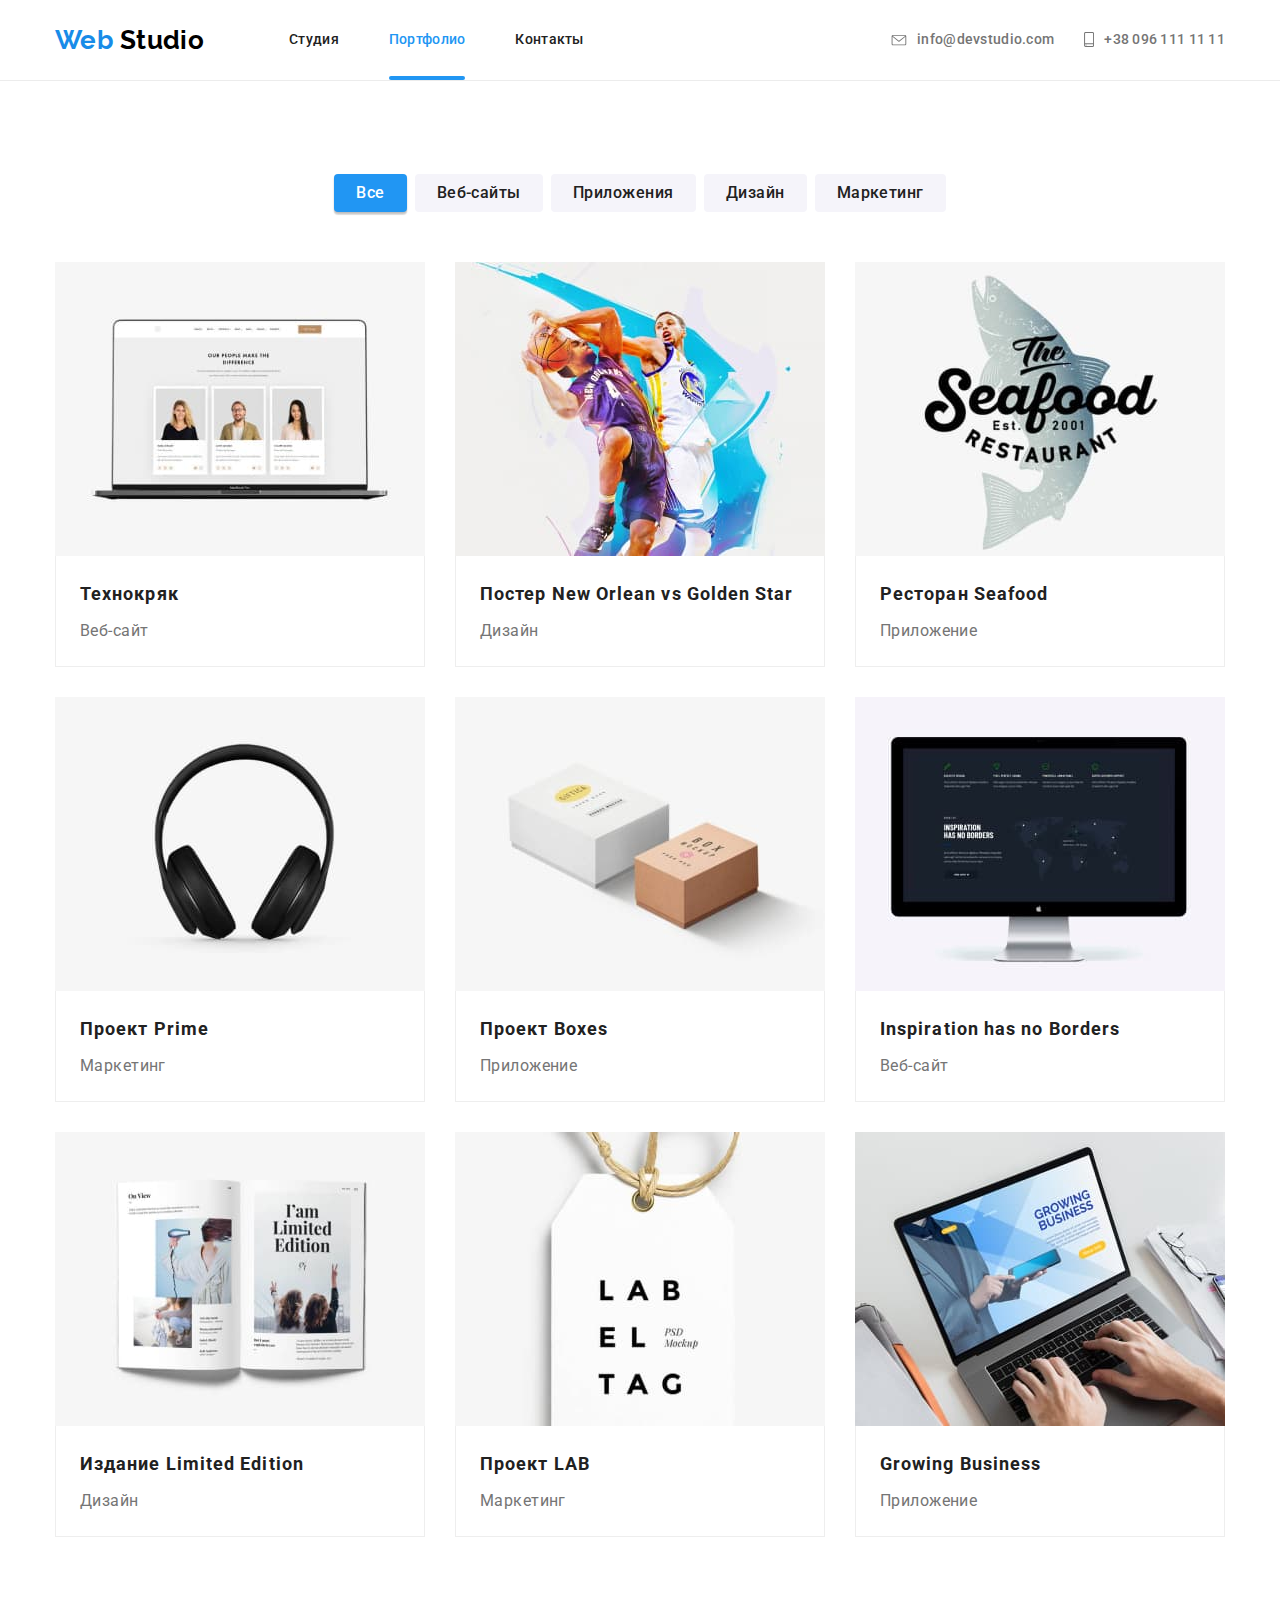
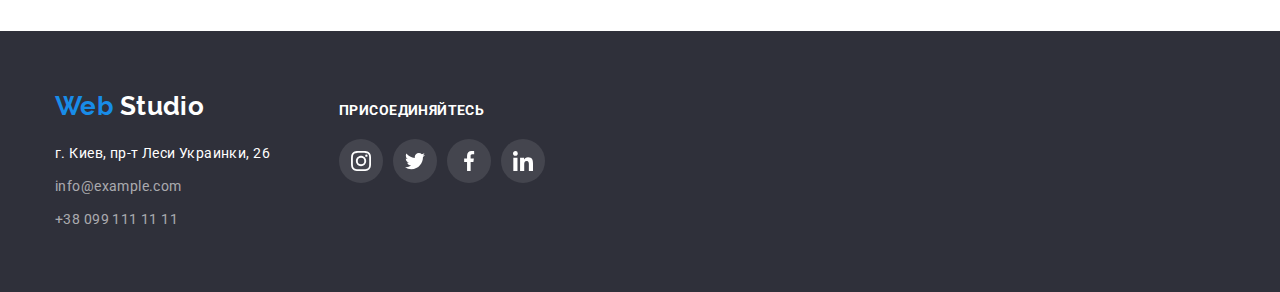
==== portfolio.html @ 2d2f0e83 "Добавлены данные с дз№5" ====
<!DOCTYPE html>
<html lang="ru">
  <head>
    <meta charset="UTF-8" />
    <meta name="viewport" content="width=device-width, initial-scale=1.0" />
    <title>Портфолио</title>
    <link
      rel="stylesheet"
      href="https://cdnjs.cloudflare.com/ajax/libs/animate.css/4.0.0/animate.min.css"
    />
    <link
      href="https://fonts.googleapis.com/css2?family=Roboto:wght@400;500;700;900&display=swap"
      rel="stylesheet"
    />
    <link
      rel="stylesheet"
      href="https://cdnjs.cloudflare.com/ajax/libs/modern-normalize/0.7.0/modern-normalize.min.css"
    />
    <link rel="stylesheet" href="./css/styles.css" />
  </head>
  <body>
    <!-- Шапка сайта -->
    <header class="header">
      <div class="container">
        <nav class="nav">
          <a class="logo link animate__pulse" href="./index.html" lang="en"
            ><span class="logo-web">Web</span>
            <span class="black-studio">Studio</span></a
          >
          <ul class="nav-list list">
            <li class="item">
              <a class="nav-link link" href="./index.html">Студия</a>
            </li>
            <li class="item">
              <a class="nav-link current link" href="./portfolio.html"
                >Портфолио</a
              >
            </li>
            <li>
              <a class="nav-link link" href="">Контакты</a>
            </li>
          </ul>
        </nav>
        <address class="address contakt">
          <ul class="contakt-list list">
            <li class="item">
              <a class="contakt-link link" href="mailto:info@devstudio.com"
                ><svg class="icon-mail">
                  <use href="./images/sprite.svg#icon-mail"></use>
                </svg>
                info@devstudio.com</a
              >
            </li>
            <li class="item">
              <a class="contakt-link link" href="tel:+380961111111">
                <svg class="icon-phone">
                  <use href="./images/sprite.svg#icon-phone"></use>
                </svg>
                +38 096 111 11 11</a
              >
            </li>
          </ul>
        </address>
      </div>
    </header>
    <!-- Оснавная часть -->
    <main>
      <section class="main-portfolio">
        <div class="container">
          <!-- Заголовок h1 скрываем с помощью класса  .visualy-hidden -->
          <h1 class="visually-hidden">Портфолио</h1>
          <div class="filter">
            <ul class="list">
              <li class="filter-item">
                <button class="filter-button current button-all" type="button">
                  Все
                </button>
              </li>
              <li class="filter-item">
                <button class="filter-button button-web" type="button">
                  Веб-сайты
                </button>
              </li>
              <li class="filter-item">
                <button class="filter-button button-app" type="button">
                  Приложения
                </button>
              </li>
              <li class="filter-item">
                <button class="filter-button button-design" type="button">
                  Дизайн
                </button>
              </li>
              <li class="filter-item">
                <button class="filter-button button-marketing" type="button">
                  Маркетинг
                </button>
              </li>
            </ul>
          </div>
          <div class="portfolio">
            <ul class="list">
              <li class="portfolio-item">
                <a class="portfolio-link link" href="">
                  <div class="portfolio-thumb">
                    <img
                      src="./images/portfolio/project-1.jpg"
                      alt="интернет сайт"
                      width="370"
                      height="294"
                    />
                    <p class="portfolio-about">
                      Технокряк это современная площадка распространения
                      коронавируса. Компании используют эту платформу для
                      цифрового шпионажа и атак на защищённые сервера
                      конкурентов.
                    </p>
                  </div>

                  <div class="portfolio-card">
                    <h2 class="portfolio-name">Технокряк</h2>
                    <p class="portfolio-web">Веб-сайт</p>
                  </div>
                </a>
              </li>
              <li class="portfolio-item">
                <a class="portfolio-link link" href="">
                  <div class="portfolio-thumb">
                    <img
                      src="./images/portfolio/project-2.jpg"
                      alt="постер с двумя баскетболистами"
                      width="370"
                      height="294"
                    />
                    <p class="portfolio-about">
                      Технокряк это современная площадка распространения
                      коронавируса. Компании используют эту платформу для
                      цифрового шпионажа и атак на защищённые сервера
                      конкурентов.
                    </p>
                  </div>

                  <div class="portfolio-card">
                    <h2 class="portfolio-name">
                      Постер <span lang="en">New Orlean vs Golden Star</span>
                    </h2>
                    <p class="portfolio-design">Дизайн</p>
                  </div>
                </a>
              </li>
              <li class="portfolio-item">
                <a class="portfolio-link link" href="">
                  <div class="portfolio-thumb">
                    <img
                      src="./images/portfolio/project-3.jpg"
                      alt="эмблема ресторана сифуд"
                      width="370"
                      height="294"
                    />
                    <p class="portfolio-about">
                      Технокряк это современная площадка распространения
                      коронавируса. Компании используют эту платформу для
                      цифрового шпионажа и атак на защищённые сервера
                      конкурентов.
                    </p>
                  </div>
                  <div class="portfolio-card">
                    <h2 class="portfolio-name">
                      Ресторан <span lang="en">Seafood</span>
                    </h2>
                    <p class="portfolio-app">Приложение</p>
                  </div>
                </a>
              </li>
              <li class="portfolio-item">
                <a class="portfolio-link link" href="">
                  <div class="portfolio-thumb">
                    <img
                      src="./images/portfolio/project-4.jpg"
                      alt="наушники"
                      width="370"
                      height="294"
                    />
                    <p class="portfolio-about">
                      Технокряк это современная площадка распространения
                      коронавируса. Компании используют эту платформу для
                      цифрового шпионажа и атак на защищённые сервера
                      конкурентов.
                    </p>
                  </div>
                  <div class="portfolio-card">
                    <h2 class="portfolio-name">
                      Проект <span lang="en">Prime</span>
                    </h2>
                    <p class="portfolio-marketing">Маркетинг</p>
                  </div>
                </a>
              </li>
              <li class="portfolio-item">
                <a class="portfolio-link link" href=""
                  ><div class="portfolio-thumb">
                    <img
                      src="./images/portfolio/project-5.jpg"
                      alt="два разных коробка"
                      width="370"
                      height="294"
                    />
                    <p class="portfolio-about">
                      Технокряк это современная площадка распространения
                      коронавируса. Компании используют эту платформу для
                      цифрового шпионажа и атак на защищённые сервера
                      конкурентов.
                    </p>
                  </div>
                  <div class="portfolio-card">
                    <h2 class="portfolio-name">
                      Проект <span lang="en">Boxes</span>
                    </h2>
                    <p class="portfolio-app">Приложение</p>
                  </div>
                </a>
              </li>
              <li class="portfolio-item">
                <a class="portfolio-link link" href=""
                  ><div class="portfolio-thumb">
                    <img
                      src="./images/portfolio/project-6.jpg"
                      alt="монитор с открытой интернет страницей"
                      width="370"
                      height="294"
                    />
                    <p class="portfolio-about">
                      Технокряк это современная площадка распространения
                      коронавируса. Компании используют эту платформу для
                      цифрового шпионажа и атак на защищённые сервера
                      конкурентов.
                    </p>
                  </div>
                  <div class="portfolio-card">
                    <h2 lang="en" class="portfolio-name">
                      Inspiration has no Borders
                    </h2>
                    <p class="portfolio-web">Веб-сайт</p>
                  </div>
                </a>
              </li>
              <li class="portfolio-item">
                <a class="portfolio-link link" href="">
                  <div class="portfolio-thumb">
                    <img
                      src="./images/portfolio/project-7.jpg"
                      alt="открытый журнал"
                      width="370"
                      height="294"
                    />
                    <p class="portfolio-about">
                      Технокряк это современная площадка распространения
                      коронавируса. Компании используют эту платформу для
                      цифрового шпионажа и атак на защищённые сервера
                      конкурентов.
                    </p>
                  </div>
                  <div class="portfolio-card">
                    <h2 class="portfolio-name">
                      Издание <span lang="en">Limited Edition</span>
                    </h2>
                    <p class="portfolio-design">Дизайн</p>
                  </div>
                </a>
              </li>
              <li class="portfolio-item">
                <a class="portfolio-link link" href="">
                  <div class="portfolio-thumb">
                    <img
                      src="./images/portfolio/project-8.jpg"
                      alt="фирменная бирка"
                      width="370"
                      height="294"
                    />
                    <p class="portfolio-about">
                      Технокряк это современная площадка распространения
                      коронавируса. Компании используют эту платформу для
                      цифрового шпионажа и атак на защищённые сервера
                      конкурентов.
                    </p>
                  </div>
                  <div class="portfolio-card">
                    <h2 class="portfolio-name">
                      Проект <span lang="en">LAB</span>
                    </h2>
                    <p class="portfolio-marketing">Маркетинг</p>
                  </div>
                </a>
              </li>
              <li class="portfolio-item">
                <a class="portfolio-link link" href="">
                  <div class="portfolio-thumb">
                    <img
                      src="./images/portfolio/project-9.jpg"
                      alt="пользователь просматривает веб-страницу на ноутбуке"
                      width="370"
                      height="294"
                    />
                    <p class="portfolio-about">
                      Технокряк это современная площадка распространения
                      коронавируса. Компании используют эту платформу для
                      цифрового шпионажа и атак на защищённые сервера
                      конкурентов.
                    </p>
                  </div>
                  <div class="portfolio-card">
                    <h2 lang="en" class="portfolio-name">Growing Business</h2>
                    <p class="portfolio-app">Приложение</p>
                  </div>
                </a>
              </li>
            </ul>
          </div>
        </div>
      </section>
    </main>
    <!-- Подвал сайта -->
    <footer class="footer">
      <div class="container">
        <div class="footer-box">
          <a class="logo link" href="./index.html" lang="en"
            ><span class="logo-web">Web</span>
            <span class="white-studio">Studio</span></a
          >
          <address class="address footer-address">
            <a
              class="address-link accent-link link"
              href="https://goo.gl/maps/9TEdyr7UyNeiwYUK7"
              target="_blank"
              >г. Киев, пр-т Леси Украинки, 26</a
            ><br />
            <a
              class="address-mail accent-link link"
              href="mailto:info@example.com"
              >info@example.com</a
            ><br />
            <a class="address-tel accent-link link" href="tel:+380991111111"
              >+38 099 111 11 11</a
            >
          </address>
        </div>

        <div class="footer-box">
          <b class="footer-join">присоединяйтесь</b>
          <ul class="footer-social-list list">
            <li class="footer-social-item">
              <a href="" target="_blank" aria-label="иконка инстаграма"
                ><svg class="icon">
                  <use href="./images/sprite.svg#icon-instagram"></use>
                </svg>
              </a>
            </li>
            <li class="footer-social-item">
              <a href="" target="_blank" aria-label="иконка твитера"
                ><svg class="icon">
                  <use href="./images/sprite.svg#icon-twitter"></use>
                </svg>
              </a>
            </li>
            <li class="footer-social-item">
              <a href="" target="_blank" aria-label="иконка фейсбука">
                <svg class="icon">
                  <use href="./images/sprite.svg#icon-facebook"></use>
                </svg>
              </a>
            </li>
            <li class="footer-social-item">
              <a href="" target="_blank" aria-label="иконка ликедина"
                ><svg class="icon">
                  <use href="./images/sprite.svg#icon-linkedin"></use>
                </svg>
              </a>
            </li>
          </ul>
        </div>
      </div>
    </footer>
  </body>
</html>
---- css/styles.css ----
/* Подключение локального шрифта Raleway-700 - latin */
@font-face {
  font-family: 'Raleway';
  font-style: normal;
  font-weight: 700;
  font-display: swap; /* Добавляем вручную свойство для отображения шрифта до загрузки */
  src: local('Raleway Bold'), local('Raleway-Bold'),
    url('../fonts/raleway-v16-latin-700.woff2') format('woff2'),
    /* Chrome 26+, Opera 23+, Firefox 39+ */
      url('../fonts/raleway-v16-latin-700.woff') format('woff'); /* Chrome 6+, Firefox 3.6+, IE 9+, Safari 5.1+ */
}
/* Подключение Аннимации на Логотип,если не поключен линк на анимацию */
/* @keyframes pulse {
  from {
    -webkit-transform: scale3d(1, 1, 1);
    transform: scale3d(1, 1, 1);
  }

  50% {
    -webkit-transform: scale3d(1.05, 1.05, 1.05);
    transform: scale3d(1.05, 1.05, 1.05);
  }

  to {
    -webkit-transform: scale3d(1, 1, 1);
    transform: scale3d(1, 1, 1);
  }
} */
:root {
  --main-font: 'Roboto', sans-serif;
  --font-logo: 'Raleway', sans-serif;
  --main-title-color: #212121;
  --main-write-color: #ffffff;
  --main-background-color: #ffffff;
  --text-color: #757575;
  --hover-color: #2196f3;
  --background-color: #f5f4fa;
  --icon-color: #afb1b8;
  --transition-duration-250ms: 250ms; /* Сделано для проверки применения свойства путем увеличения,например до 2500ms */
  --cubic-bezier: cubic-bezier(0.4, 0, 0.2, 1);
}

body {
  font-family: var(--main-font);
  font-size: 14px;
  font-weight: 400;
  letter-spacing: 0.03em;
  color: var(--main-title-color);

  background-color: var(--main-background-color);
}
/*                                    Общие сбросы свойств */
/* Убираем точки и отступы в списках */
.list {
  padding: 0;
  margin: 0;
  list-style: none;
}
/* Убираем подчеркивание в ссылках */
.link {
  text-decoration: none;
}
/* Убираем наклонность текста */
.address {
  font-style: normal;
}
/* Убираем эффект 2рх  и оптимизируем фото */
img {
  display: block;
  max-width: 100%;
  height: auto;
}
/* Скрываем визуально текст */
.visually-hidden {
  position: absolute;
  width: 1px;
  height: 1px;
  margin: -1px;
  border: 0;
  padding: 0;

  white-space: nowrap;
  clip-path: inset(100%);
  clip: rect(0 0 0 0);
  overflow: hidden;
}
/*                                   Наш div.container */
.container {
  margin-left: auto;
  margin-right: auto;
  width: 1200px;
  padding-left: 15px;
  padding-right: 15px;
  /* Линия и фон для проверки */
  /* outline: 1px solid red; */
  /* background-color: yellowgreen; */
}
/*                                        Шапка сайта  */

/* Логотип */
.logo {
  font-family: var(--font-logo);
  font-weight: 700;
  font-size: 26px;
  line-height: 1.19;
}
.logo-web {
  color: #188ce8;
}
.black-studio {
  color: #000000;
}
/* Анимация Логотипа */
.animate__pulse {
  /* Необходимо задать время,и через линк, и через @keyframes */
  animation-duration: 1000ms;
  /* Подключение Аннимации на Логотип,если не поключен линк на анимацию */
  /* -webkit-animation-name: pulse;
  animation-name: pulse;
  -webkit-animation-timing-function: ease-in-out;
  animation-timing-function: ease-in-out; */
}
/* Текст */
.nav-link {
  display: block;
  padding-top: 32px;
  padding-bottom: 32px;

  font-weight: 500;
  line-height: 1.14;
  letter-spacing: 0.02em;
  color: var(--main-title-color);

  transition: color var(--transition-duration-250ms) var(--cubic-bezier);
}
/* Accent эффект */
.nav-link:hover,
.nav-link:focus,
.contakt-link:hover,
.contakt-link:focus {
  color: var(--hover-color);
}
/* "Эффект присутствия на странице */
.nav-link.current {
  color: var(--hover-color);
}
.nav-link.current::after {
  position: absolute;
  width: 100%;
  bottom: 0;

  content: '';
  height: 4px;
  border-radius: 2px;
  background-color: var(--hover-color);
  display: block;
}
.nav-list .item {
  position: relative;
}
.contakt-link {
  font-weight: 500;
  line-height: 1.14;
  letter-spacing: 0.02em;
  color: var(--text-color);

  transition: color var(--transition-duration-250ms) var(--cubic-bezier);
}
.header > .container {
  display: flex;
  justify-content: space-between;
  align-items: center;
}
.nav {
  display: flex;
  align-items: center;
}
.nav-list {
  display: flex;
  margin-left: 85px;
}
.contakt-list {
  display: flex;
  align-items: center;
}
.contakt-list .link {
  display: flex;
}

.nav-list .item:not(:last-child) {
  margin-right: 50px;
}
.contakt-list .item:not(:last-child) {
  margin-right: 30px;
}
.icon-mail {
  width: 16px;
  height: 11px;
  margin-top: 1px;
}
.icon-phone {
  width: 10px;
  height: 15px;
}
.icon-mail,
.icon-phone {
  align-self: center;
  margin-right: 10px;
  fill: var(--text-color);

  transition: fill var(--transition-duration-250ms) var(--cubic-bezier);
}
.contakt-link:hover .icon-mail,
.contakt-link:focus .icon-mail,
.contakt-link:hover .icon-phone,
.contakt-link:focus .icon-phone {
  fill: var(--hover-color);
}
.header {
  border-bottom: 1px solid #ececec;
}

/*                                         Студия */

/* Hero */
.hero {
  max-width: 1600px;
  height: 600px;
  margin-left: auto;
  margin-right: auto;
  padding-top: 200px;

  text-align: center;
  /* Зададим фон,чтобы было видно текст в случае медленной загрузки фонового изображения */
  background-color: var(--text-color);
  background-image: linear-gradient(
      rgba(47, 48, 58, 0.8),
      rgba(47, 48, 58, 0.8)
    ),
    url('../images/hero/hero.jpg');
  background-repeat: no-repeat;
  background-position: center;
  background-size: cover;
}
.hero-title {
  margin-top: 0;
  margin-bottom: 30px;

  font-weight: 900;
  font-size: 44px;
  line-height: 1.36;
  text-align: center;
  letter-spacing: 0.06em;
  text-transform: uppercase;

  color: var(--main-write-color);
}
.hero-button {
  display: inline-block;
  min-width: 200px;

  padding-top: 10px;
  padding-right: 32px;
  padding-bottom: 10px;
  padding-left: 32px;

  border-radius: 4px;
  box-shadow: 0px 4px 4px rgba(0, 0, 0, 0.15);

  font-weight: 700;
  font-size: 16px;
  line-height: 1.88;
  letter-spacing: 0.06em;

  background-color: var(--hover-color);
  color: var(--main-write-color);

  transition: background-color var(--transition-duration-250ms)
    var(--cubic-bezier);
}
.hero-button:hover,
.hero-button:focus {
  background-color: #2196f3;
}

/* Секция О нас */
.about {
  padding-top: 94px;
  padding-bottom: 47px;
}
.about-list {
  display: flex;
  /*  Можно также использовать. вместо то что ниже*/
  /* justify-content: space-between; */
}
.about-item {
  width: 270px;
}
.about-item:not(:last-child) {
  margin-right: 30px;
}
.about-name {
  margin-top: 0;
  margin-bottom: 10px;

  line-height: 1.14;
  text-transform: uppercase;
}
.about-description {
  margin: 0;

  line-height: 1.71;
  color: var(--text-color);
}

.about-bg {
  display: flex;
  padding-top: 25px;
  padding-bottom: 25px;
  padding-right: 100px;
  padding-left: 100px;
  margin-bottom: 30px;
  background-color: var(--background-color);
  border-radius: 4px;
}
.about-icon {
  width: 70px;
  height: 70px;
}

/*              Чем занимаемся секция */
.offer {
  padding-top: 47px;
  padding-bottom: 94px;
}

.offer-title {
  margin-top: 0;
  margin-bottom: 50;

  font-size: 36px;
  line-height: 1.17;
  text-align: center;
}
.offer-item {
  position: relative;
}
.offer-name {
  position: absolute;
  width: 370px;
  bottom: 0;
  left: 0;

  margin: 0;
  padding-top: 27px;
  padding-bottom: 27px;

  font-weight: 700;
  line-height: 1.14;
  text-align: center;
  text-transform: uppercase;

  background-color: rgba(47, 48, 58, 0.8);
  color: var(--main-write-color);
}
.offer-list {
  display: flex;
}
.offer-item:not(:last-child) {
  margin-right: 30px;
}
/* Секция Наша команда */

.team {
  padding-top: 94px;
  padding-bottom: 94px;
  background-color: var(--background-color);
}
.team-list {
  display: flex;
}

.team-item:not(:last-child) {
  margin-right: 30px;
}
.team-title {
  margin-top: 0;
  margin-bottom: 50px;

  font-size: 36px;
  line-height: 1.17;
  text-align: center;
}

.team-name {
  margin-top: 0;
  margin-bottom: 10px;

  font-weight: 500;
  font-size: 16px;
  line-height: 1.19;
  text-align: center;
}
.team-position {
  margin-top: 0;
  margin-bottom: 16px;

  font-size: 16px;
  line-height: 1.19;
  text-align: center;

  color: var(--text-color);
}
.name-social-list {
  display: flex;
  justify-content: space-between;
}
.team-item {
  display: block;
  width: 270px;

  border-bottom-right-radius: 4px;
  border-bottom-left-radius: 4px;
  box-shadow: 0px 2px 1px rgba(0, 0, 0, 0.2), 0px 1px 1px rgba(0, 0, 0, 0.14),
    0px 1px 3px rgba(0, 0, 0, 0.12);

  background-color: var(--main-background-color);
}
.team-card {
  padding-top: 30px;
  padding-bottom: 24px;
  padding-left: 32px;
  padding-right: 32px;
}

.name-social-item > a {
  display: flex;
  width: 44px;
  height: 44px;
  justify-content: center;
  align-items: center;
  border-radius: 50%;

  transition: background-color var(--transition-duration-250ms)
    var(--cubic-bezier);
}
.name-social-item .icon {
  width: 20px;
  height: 20px;
  fill: var(--icon-color);

  transition: fill var(--transition-duration-250ms) var(--cubic-bezier);
}

.name-social-item > a:hover {
  background-color: var(--hover-color);
}
.name-social-item > a:hover .icon {
  fill: var(--main-write-color);
}
/* Секция Постоянные клиенты */
.customers {
  padding-top: 94px;
  padding-bottom: 94px;
}
.customers-title {
  margin-top: 0;
  margin-bottom: 50px;

  font-size: 36px;
  line-height: 1.17;
  text-align: center;
}
.customers-list {
  display: flex;
  justify-content: space-between;
}
.customers-item > a {
  display: flex;
  justify-content: center;
  align-items: center;

  width: 170px;
  height: 90px;
  border: 1px solid #afb1b8;
  border-radius: 4px;
  background-color: var(--main-background-color);

  transition: border-color var(--transition-duration-250ms) var(--cubic-bezier);
}
.customers-item > a:hover,
.customers-item > a:focus {
  border-color: var(--hover-color);
}
.customers-icon {
  fill: var(--icon-color);

  transition: fill var(--transition-duration-250ms) var(--cubic-bezier);
}

.customers-item > a:hover .customers-icon,
.customers-item > a:focus .customers-icon {
  fill: var(--hover-color);
}

/*                                Секция Портфолио */
.main-portfolio {
  padding-top: 93px;
  margin-bottom: 94px;
}

.filter-button.current {
  background-color: var(--hover-color);
  color: var(--main-write-color);
  box-shadow: 0px 2px 2px rgba(0, 0, 0, 0.12), 0px 1px 2px rgba(0, 0, 0, 0.08),
    0px 3px 1px rgba(0, 0, 0, 0.1);
  border-color: transparent;
}

.filter-button {
  border-width: 0;
  padding-top: 6px;
  padding-right: 22px;
  padding-bottom: 6px;
  padding-left: 22px;
  margin: 0;
  outline: none;

  font-weight: 500;
  font-size: 16px;
  line-height: 1.63;
  letter-spacing: 0.03em;
  text-align: center;

  background-color: var(--background-color);
  color: var(--main-title-color);

  border-radius: 4px;
  border-color: transparent;
  cursor: pointer;

  transition: background-color var(--transition-duration-250ms)
      var(--cubic-bezier),
    color var(--transition-duration-250ms) var(--cubic-bezier),
    box-shadow var(--transition-duration-250ms) var(--cubic-bezier);
}
.filter-button:hover,
.filter-button:focus {
  background-color: var(--hover-color);
  color: var(--main-write-color);
  box-shadow: 0px 2px 2px rgba(0, 0, 0, 0.12), 0px 1px 2px rgba(0, 0, 0, 0.08),
    0px 3px 1px rgba(0, 0, 0, 0.1);
}
.filter .filter-item:not(:last-child) {
  margin-right: 8px;
}
.filter > .list {
  display: flex;
  justify-content: center;
  margin-bottom: 50px;
}

.portfolio-name {
  margin-top: 0;
  margin-bottom: 4px;

  font-size: 18px;
  line-height: 2;
  letter-spacing: 0.06em;

  color: var(--main-title-color);
}
.portfolio-web,
.portfolio-design,
.portfolio-app,
.portfolio-marketing {
  margin-top: 0;
  margin-bottom: 0;

  font-size: 16px;
  line-height: 1.88;

  color: var(--text-color);
}

.portfolio > .list {
  display: flex;
  flex-wrap: wrap;
}
.portfolio-link {
  display: block;
  transition: box-shadow var(--transition-duration-250ms) var(--cubic-bezier);
}
.portfolio-link:hover,
.portfolio-link:focus {
  box-shadow: 1px 4px 6px rgba(0, 0, 0, 0.16), 0px 4px 4px rgba(0, 0, 0, 0.06),
    0px 1px 1px rgba(0, 0, 0, 0.12);
}

.portfolio-card {
  padding-top: 20px;
  padding-right: 24px;
  padding-bottom: 20px;
  padding-left: 24px;

  border-right: 1px solid #eeeeee;
  border-bottom: 1px solid #eeeeee;
  border-left: 1px solid #eeeeee;
}
/* Кроме каждого третьего */
.portfolio-item:not(:nth-child(3n)) {
  margin-right: 30px;
}
/* Кроме трех  последних с конца */
.portfolio-item:not(:nth-last-child(-n + 3)) {
  margin-bottom: 30px;
}
.portfolio-thumb {
  position: relative;
  overflow: hidden;
}
.portfolio-about {
  position: absolute;
  bottom: 0;
  left: 0;
  width: 100%;
  height: 100%;

  margin-top: 0;
  margin-bottom: 0;
  padding-top: 63px;
  padding-right: 24px;
  padding-bottom: 63px;
  padding-left: 24px;

  font-size: 18px;
  line-height: 1.56;
  background-color: rgba(33, 150, 243, 0.9);
  color: var(--main-write-color);

  transform: translateY(100%);
  transition: transform var(--transition-duration-250ms) var(--cubic-bezier);
}
.portfolio-link:hover .portfolio-about,
.portfolio-link:focus .portfolio-about {
  transform: translateY(0);
}

/*                                          Подвал сайта */

.footer {
  background-color: #2f303a;
  padding-top: 60px;
  padding-bottom: 60px;
}
.white-studio {
  color: var(--main-write-color);
}

.address-link {
  line-height: 1.71;
  color: var(--main-write-color);
}

.address-mail,
.address-tel {
  line-height: 1.71;
  color: rgba(255, 255, 255, 0.6);
}

.footer-join {
  display: inline-block;
  margin-bottom: 20px;

  line-height: 1.14;
  color: var(--main-write-color);
  text-transform: uppercase;
}
.accent-link {
  transition: color var(--transition-duration-250ms) var(--cubic-bezier);
}
.accent-link:hover,
.accent-link:focus {
  color: var(--hover-color);
}
.footer .container {
  display: flex;
  align-items: baseline;
}
.footer .logo {
  display: inline-block;
  margin-bottom: 20px;
}
.footer-address .link {
  display: inline-block;
}
.footer-address .link:not(:last-child) {
  margin-bottom: 9px;
}
.footer-box:not(:last-child) {
  margin-right: 69px;
}
.footer-social-list {
  display: flex;
}
.footer-social-item > a {
  display: flex;
  width: 44px;
  height: 44px;
  justify-content: center;
  align-items: center;
  border-radius: 50%;
  background-color: rgba(255, 255, 255, 0.1);

  transition: background-color var(--transition-duration-250ms)
    var(--cubic-bezier);
}
.footer-social-item .icon {
  width: 20px;
  height: 20px;
  fill: var(--main-write-color);
}
.footer-social-item:not(:last-child) {
  margin-right: 10px;
}

.footer-social-item > a:hover {
  background-color: var(--hover-color);
}
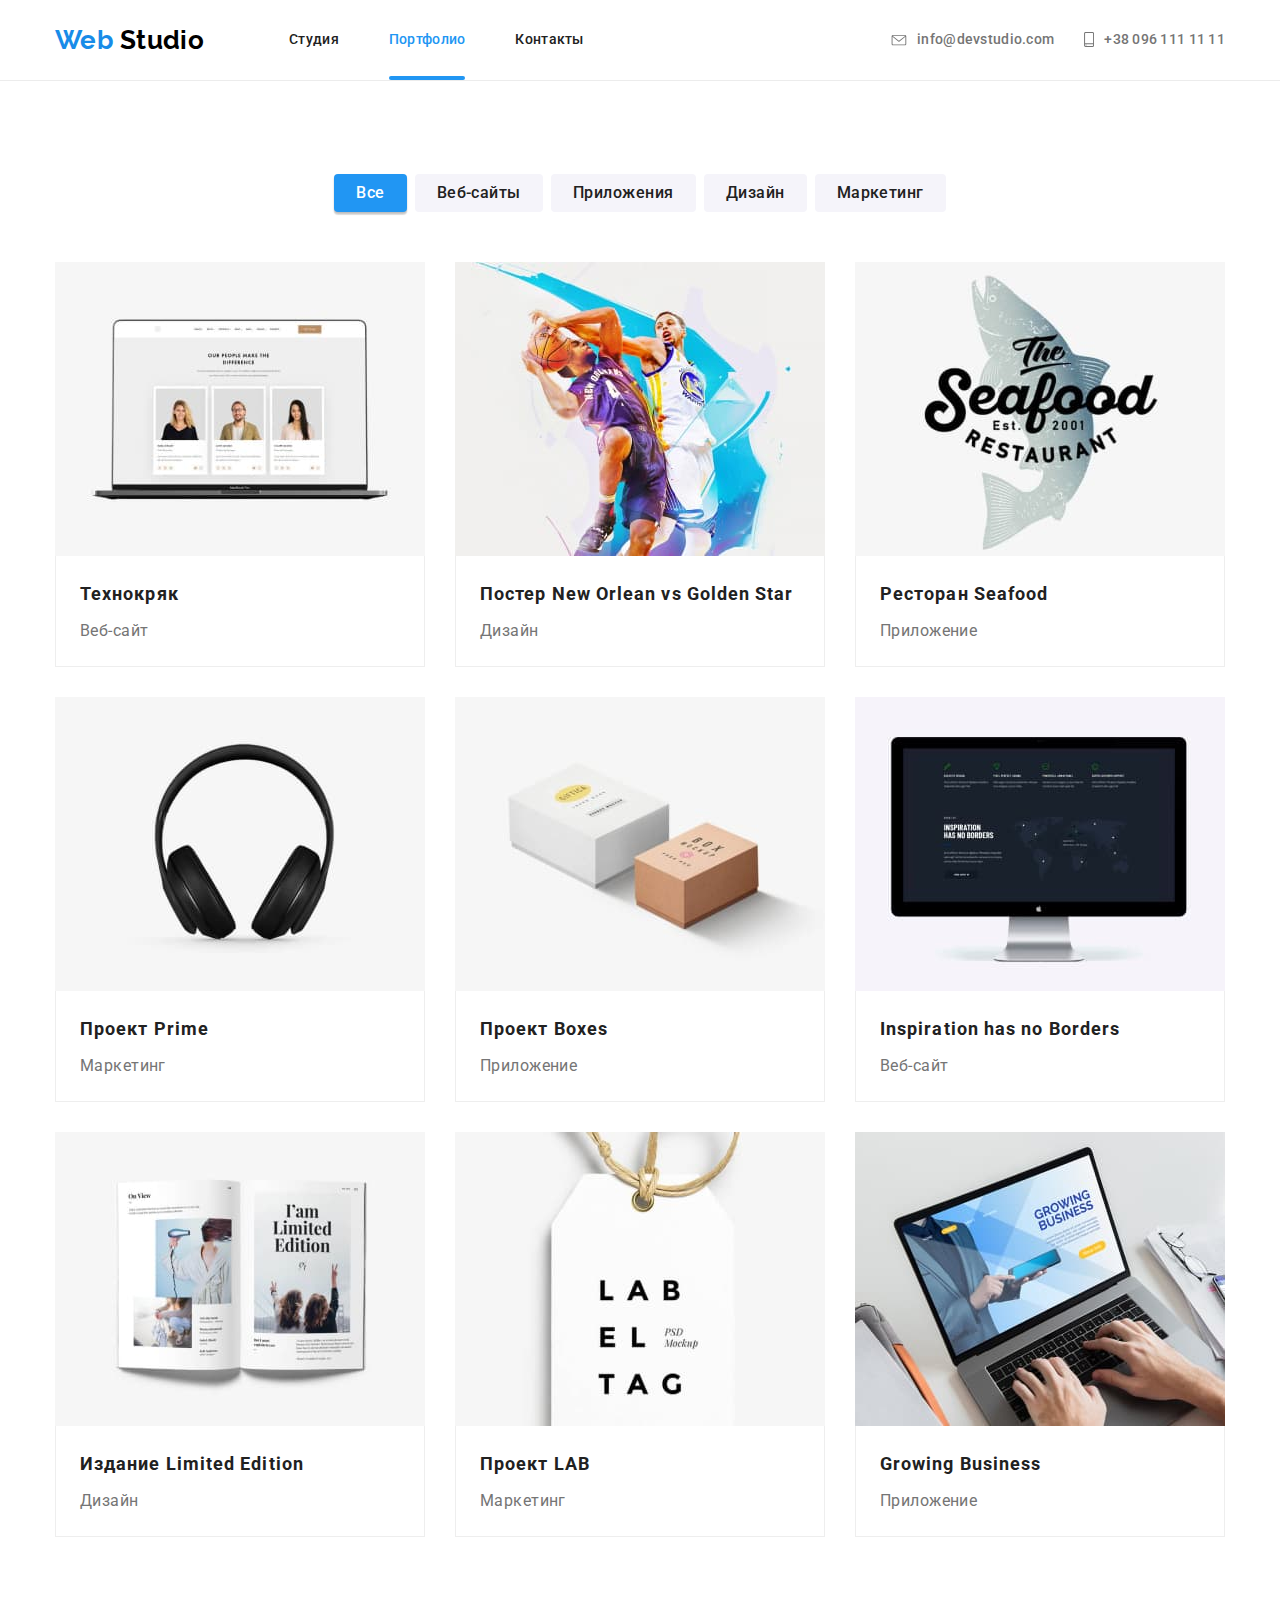
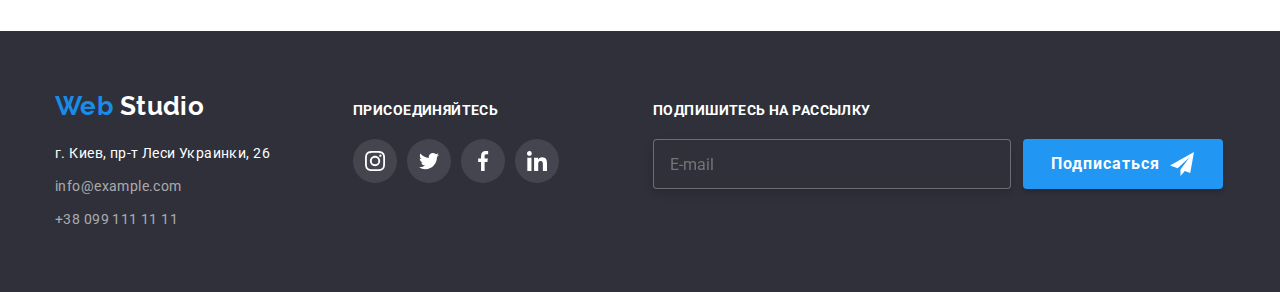
==== commit caff05cb: "Создан "фукционал" для модального окна" ====
--- a/portfolio.html
+++ b/portfolio.html
@@ -322,7 +322,7 @@
     <!-- Подвал сайта -->
     <footer class="footer">
       <div class="container">
-        <div class="footer-box">
+        <div class="footer-box-address">
           <a class="logo link" href="./index.html" lang="en"
             ><span class="logo-web">Web</span>
             <span class="white-studio">Studio</span></a
@@ -345,7 +345,7 @@
           </address>
         </div>
 
-        <div class="footer-box">
+        <div class="footer-box-social">
           <b class="footer-join">присоединяйтесь</b>
           <ul class="footer-social-list list">
             <li class="footer-social-item">
@@ -358,9 +358,8 @@
             <li class="footer-social-item">
               <a href="" target="_blank" aria-label="иконка твитера"
                 ><svg class="icon">
-                  <use href="./images/sprite.svg#icon-twitter"></use>
-                </svg>
-              </a>
+                  <use href="./images/sprite.svg#icon-twitter"></use></svg
+              ></a>
             </li>
             <li class="footer-social-item">
               <a href="" target="_blank" aria-label="иконка фейсбука">
@@ -372,13 +371,30 @@
             <li class="footer-social-item">
               <a href="" target="_blank" aria-label="иконка ликедина"
                 ><svg class="icon">
-                  <use href="./images/sprite.svg#icon-linkedin"></use>
-                </svg>
-              </a>
+                  <use href="./images/sprite.svg#icon-linkedin"></use></svg
+              ></a>
             </li>
           </ul>
+        </div>
+        <div class="footer-box-form">
+          <b class="footer-join">Подпишитесь на рассылку</b>
+          <form class="footer-form" action="" method="post" name="followered">
+            <input
+              class="footer-form-input"
+              type="email"
+              name="email"
+              placeholder="E-mail"
+            /><button class="footer-form-button" type="submit">
+              Подписаться
+              <svg class="icon">
+                <use href="./images/sprite.svg#icon-send"></use>
+              </svg>
+            </button>
+          </form>
         </div>
       </div>
     </footer>
+    <!-- Скрипт для подключения модального окна -->
+    <script src="./js/modal.js"></script>
   </body>
 </html>
--- a/css/styles.css
+++ b/css/styles.css
@@ -697,8 +697,13 @@
 .footer-address .link:not(:last-child) {
   margin-bottom: 9px;
 }
-.footer-box:not(:last-child) {
-  margin-right: 69px;
+.footer-box-address {
+  /* margin-right: 69px; */
+  /* По макету стоит 69px,но не корректно узазаны границы первого бдока с лого */
+  margin-right: 83px;
+}
+.footer-box-social {
+  margin-right: 94px;
 }
 .footer-social-list {
   display: flex;
@@ -727,3 +732,55 @@
 .footer-social-item > a:hover {
   background-color: var(--hover-color);
 }
+.footer-form {
+  display: flex;
+}
+.footer-form-input {
+  margin-right: 12px;
+  width: 358px;
+  height: 50px;
+  padding-left: 16px;
+  padding-top: 15px;
+  padding-bottom: 15px;
+
+  font-size: 16px;
+  line-height: 1.25;
+  /* identical to box height, or 125% */
+
+  display: flex;
+  align-items: center;
+  color: rgba(255, 255, 255, 0.6);
+
+  background-color: #2f303a;
+  border: 1px solid rgba(255, 255, 255, 0.3);
+  filter: drop-shadow(0px 4px 4px rgba(0, 0, 0, 0.15));
+  border-radius: 4px;
+}
+.footer-form-button {
+  display: inline-flex;
+  align-items: center;
+
+  border-width: 0;
+  padding-top: 10px;
+  padding-right: 29px;
+  padding-bottom: 10px;
+  padding-left: 28px;
+
+  font-weight: 700;
+  font-size: 16px;
+  line-height: 1.87;
+  letter-spacing: 0.06em;
+
+  color: var(--main-write-color);
+  background-color: var(--hover-color);
+  box-shadow: 0px 4px 4px rgba(0, 0, 0, 0.15);
+  border-radius: 4px;
+  cursor: pointer;
+  outline: none;
+}
+.footer-form-button .icon {
+  margin-left: 10px;
+  width: 24px;
+  height: 24px;
+  fill: var(--main-write-color);
+}
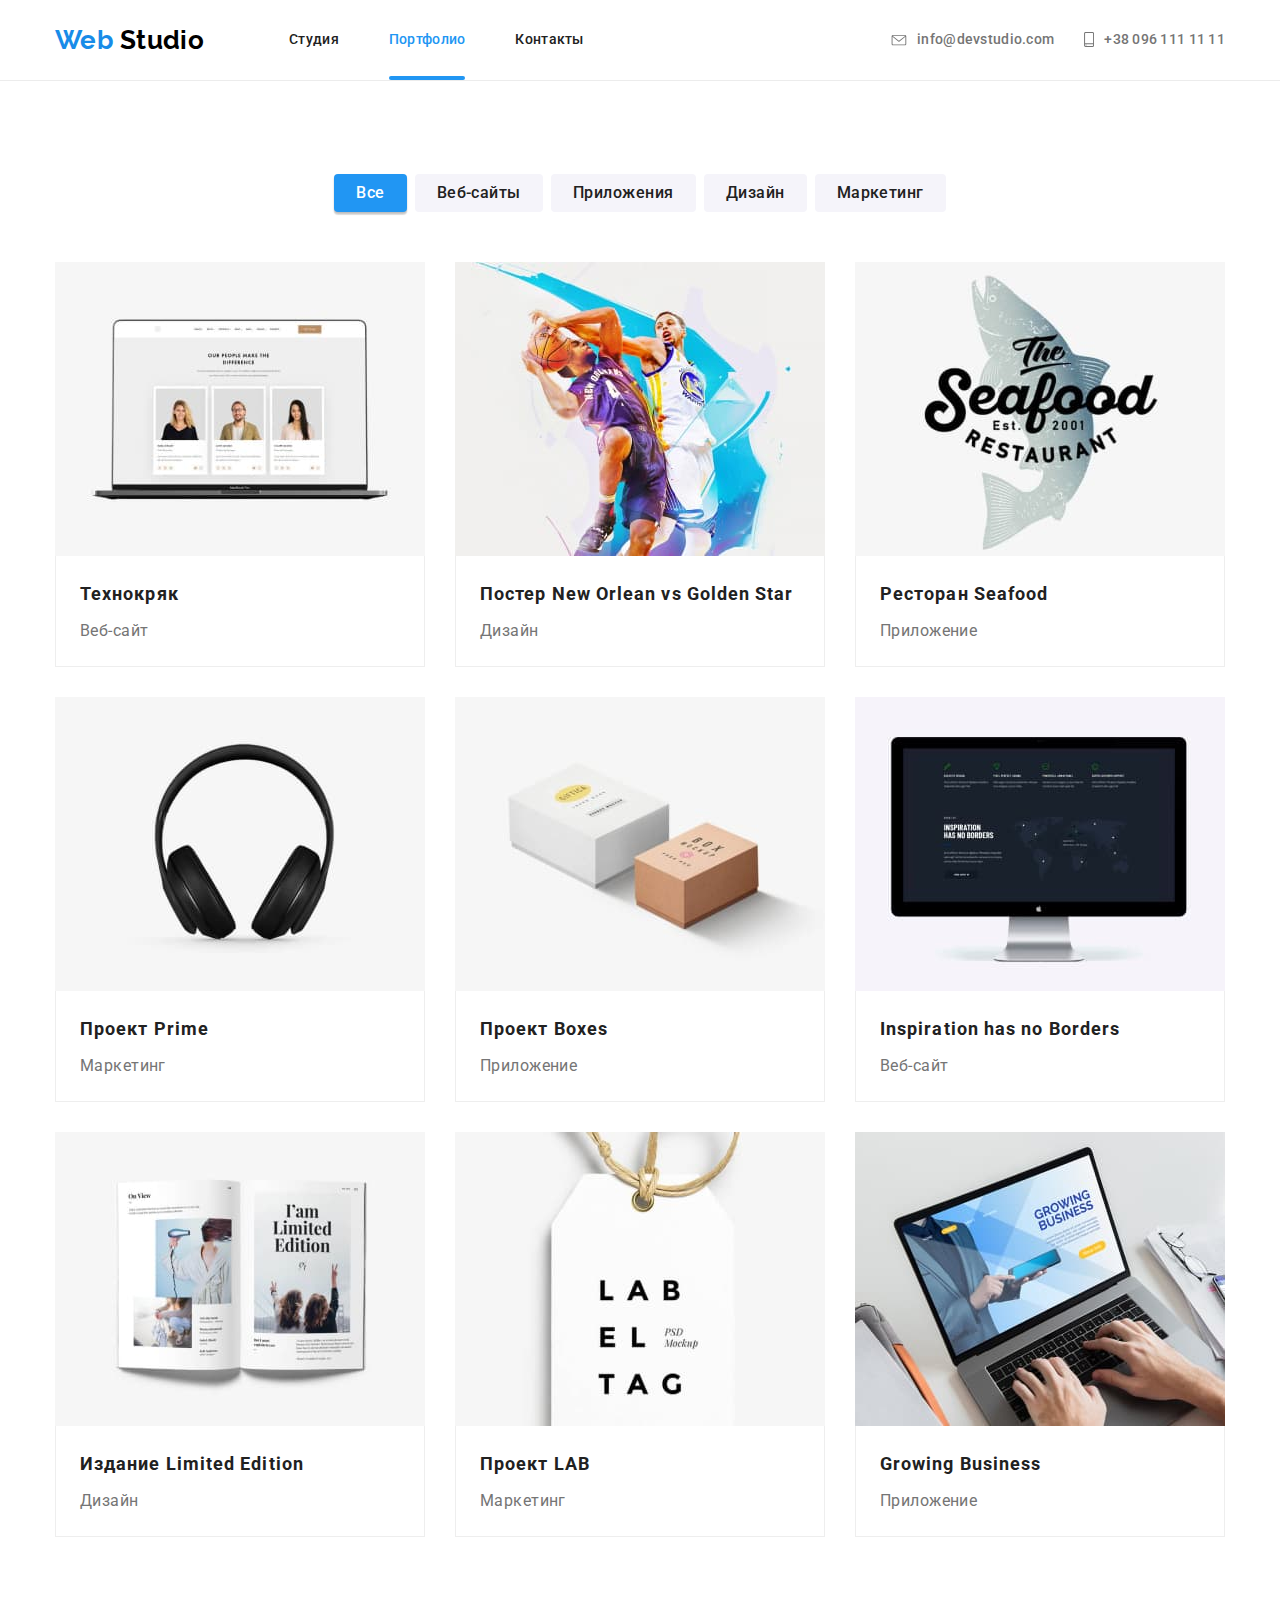
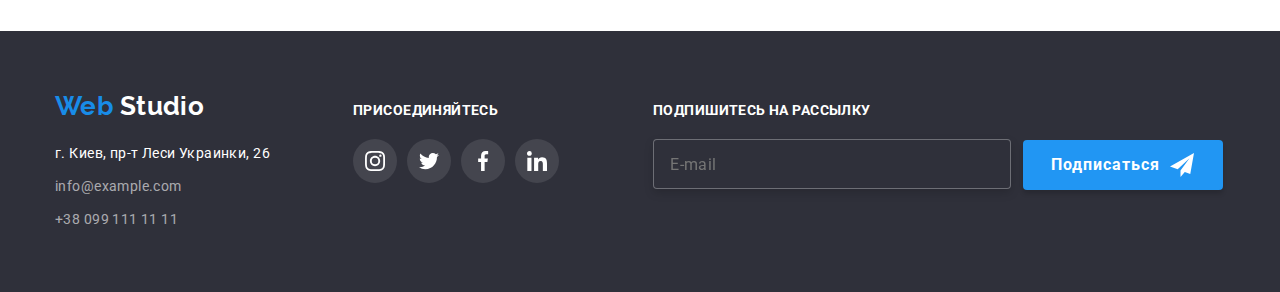
==== commit 17211616: "Внесены изменения по инпутам и кнопкам для лучшего восприятия(удалены аутлайны, визуализировано чере" ====
--- a/portfolio.html
+++ b/portfolio.html
@@ -358,8 +358,7 @@
             <li class="footer-social-item">
               <a href="" target="_blank" aria-label="иконка твитера"
                 ><svg class="icon">
-                  <use href="./images/sprite.svg#icon-twitter"></use></svg
-              ></a>
+                  <use href="./images/sprite.svg#icon-twitter"></use></svg></a>
             </li>
             <li class="footer-social-item">
               <a href="" target="_blank" aria-label="иконка фейсбука">
@@ -371,8 +370,7 @@
             <li class="footer-social-item">
               <a href="" target="_blank" aria-label="иконка ликедина"
                 ><svg class="icon">
-                  <use href="./images/sprite.svg#icon-linkedin"></use></svg
-              ></a>
+                  <use href="./images/sprite.svg#icon-linkedin"></use></svg></a>
             </li>
           </ul>
         </div>
--- a/css/styles.css
+++ b/css/styles.css
@@ -26,6 +26,7 @@
     transform: scale3d(1, 1, 1);
   }
 } */
+
 :root {
   --main-font: 'Roboto', sans-serif;
   --font-logo: 'Raleway', sans-serif;
@@ -70,7 +71,11 @@
   max-width: 100%;
   height: auto;
 }
-/* Скрываем визуально текст */
+/* Убираем возможность изменять размер пользователю */
+textarea {
+  resize: none;
+}
+/* Скрываем визуально текст и чекбокс*/
 .visually-hidden {
   position: absolute;
   width: 1px;
@@ -222,7 +227,7 @@
 
 /*                                         Студия */
 
-/* Hero */
+/*                       Hero */
 .hero {
   max-width: 1600px;
   height: 600px;
@@ -256,14 +261,13 @@
   color: var(--main-write-color);
 }
 .hero-button {
-  display: inline-block;
   min-width: 200px;
-
   padding-top: 10px;
   padding-right: 32px;
   padding-bottom: 10px;
   padding-left: 32px;
 
+  border-width: 0;
   border-radius: 4px;
   box-shadow: 0px 4px 4px rgba(0, 0, 0, 0.15);
 
@@ -274,13 +278,17 @@
 
   background-color: var(--hover-color);
   color: var(--main-write-color);
+  cursor: pointer;
+  outline: none;
 
   transition: background-color var(--transition-duration-250ms)
-    var(--cubic-bezier);
+      var(--cubic-bezier),
+      border var(--transition-duration-250ms) var(--cubic-bezier);
 }
 .hero-button:hover,
 .hero-button:focus {
   background-color: #2196f3;
+  border: 1px solid var(--main-write-color);
 }
 
 /* Секция О нас */
@@ -452,10 +460,12 @@
   transition: fill var(--transition-duration-250ms) var(--cubic-bezier);
 }
 
-.name-social-item > a:hover {
+.name-social-item > a:hover,
+.name-social-item > a:focus {
   background-color: var(--hover-color);
 }
-.name-social-item > a:hover .icon {
+.name-social-item > a:hover .icon,
+.name-social-item > a:focus .icon {
   fill: var(--main-write-color);
 }
 /* Секция Постоянные клиенты */
@@ -729,12 +739,13 @@
   margin-right: 10px;
 }
 
-.footer-social-item > a:hover {
+.footer-social-item > a:hover,
+.footer-social-item > a:focus {
   background-color: var(--hover-color);
 }
-.footer-form {
-  display: flex;
-}
+/* .footer-form {
+  display: flex;
+} */
 .footer-form-input {
   margin-right: 12px;
   width: 358px;
@@ -742,19 +753,23 @@
   padding-left: 16px;
   padding-top: 15px;
   padding-bottom: 15px;
-
+  padding-right: 16px;
+
+  font-family: var(--main-font);
+  font-style: normal;
+  font-weight: 400;
   font-size: 16px;
   line-height: 1.25;
-  /* identical to box height, or 125% */
-
-  display: flex;
-  align-items: center;
+  letter-spacing: 0.03em;
   color: rgba(255, 255, 255, 0.6);
 
   background-color: #2f303a;
   border: 1px solid rgba(255, 255, 255, 0.3);
   filter: drop-shadow(0px 4px 4px rgba(0, 0, 0, 0.15));
   border-radius: 4px;
+  cursor: pointer;
+
+  transition: border var(--transition-duration-250ms) var(--cubic-bezier);
 }
 .footer-form-button {
   display: inline-flex;
@@ -776,7 +791,14 @@
   box-shadow: 0px 4px 4px rgba(0, 0, 0, 0.15);
   border-radius: 4px;
   cursor: pointer;
-  outline: none;
+
+  transition: outline var(--transition-duration-250ms) var(--cubic-bezier);
+}
+.footer-form-button:hover,
+.footer-form-input:hover,
+.footer-form-button:focus,
+.footer-form-input:focus {
+  outline: 1px solid var(--main-write-color);
 }
 .footer-form-button .icon {
   margin-left: 10px;
@@ -784,3 +806,305 @@
   height: 24px;
   fill: var(--main-write-color);
 }
+/*                               Модальное окно */
+.backdrop {
+  position: fixed;
+  left: 0;
+  top: 0;
+  width: 100%;
+  height: 100%;
+  background-color: rgba(0, 0, 0, 0.2);
+}
+.backdrop.is-hidden {
+  opacity: 0;
+  pointer-events: none;
+}
+.form-modal {
+  position: absolute;
+  top: 50%;
+  left: 50%;
+  transform: translate(-50%, -50%);
+
+  min-width: 528px;
+  min-height: 581px;
+  padding-left: 40px;
+  padding-top: 40px;
+  padding-right: 40px;
+  padding-bottom: 40px;
+
+  background-color: var(--main-background-color);
+
+  box-shadow: 0px 1px 3px rgba(0, 0, 0, 0.12), 0px 1px 1px rgba(0, 0, 0, 0.14),
+    0px 2px 1px rgba(0, 0, 0, 0.2);
+  border-radius: 4px;
+}
+.form-modal-title {
+  display: flex;
+  justify-content: center;
+  margin-bottom: 30px;
+
+  font-weight: 700;
+  font-size: 20px;
+  line-height: 1.15;
+}
+.form-modal-button {
+  position: absolute;
+  top: 8px;
+  right: 8px;
+
+  width: 30px;
+  height: 30px;
+  border-radius: 50%;
+
+  background-color: var(--main-background-color);
+  border: 1px solid rgba(0, 0, 0, 0.1);
+  cursor: pointer;
+
+  transition: border-color var(--transition-duration-250ms) var(--cubic-bezier);
+}
+.btn-close {
+  position: absolute;
+  top: 50%;
+  left: 50%;
+  transform: translate(-50%, -50%);
+
+  width: 18px;
+  height: 18px;
+
+  transition: fill var(--transition-duration-250ms) var(--cubic-bezier);
+}
+.form-modal-button:hover .btn-close,
+.form-modal-button:focus .btn-close {
+  fill: var(--hover-color);
+}
+.form-modal-button:focus {
+  outline: none;
+  border-color: var(--hover-color);
+
+}
+.form-modal-field {
+  position: relative;
+  display: flex;
+  flex-direction: column;
+  margin-bottom: 28px;
+}
+
+.form-modal-comments-wrapper {
+  position: relative;
+
+  margin-bottom: 20px;
+}
+.form-modal-checkbox-wrapper{
+  position: relative;
+  
+  display: flex;
+  align-items: center;
+  justify-content: center;
+  
+  margin-bottom: 30px;
+   
+}
+.form-modal-input,
+.form-modal-textarea {
+  margin: 0;
+  padding-top: 12px;
+  padding-bottom: 12px;
+  padding-right: 16px;
+
+  border: 1px solid rgba(33, 33, 33, 0.2);
+  border-radius: 4px;
+
+  cursor: pointer;
+  transition: border-color var(--transition-duration-250ms) var(--cubic-bezier);
+}
+.form-modal-input {
+  width: 100%;
+  height: 40px;
+  padding-left: 42px;
+}
+.form-modal-textarea {
+  padding-left: 16px;
+  width: 100%;
+  height: 120px;
+}
+.form-modal-comments-wrapper .form-modal-label {
+  left: 16px;
+}
+
+
+.form-modal-input,
+.form-modal-textarea,
+.form-modal-label {
+  font-family: var(--main-font);
+  font-style: normal;
+  font-weight: 400;
+  font-size: 14px;
+  line-height: 1.14;
+  letter-spacing: 0.01em;
+  color: var(--text-color);
+}
+.form-modal-label {
+  position: absolute;
+  left: 42px;
+  top: 12px;
+
+  transition: font-size var(--transition-duration-250ms) var(--cubic-bezier),
+  line-height var(--transition-duration-250ms) var(--cubic-bezier),
+  color var(--transition-duration-250ms) var(--cubic-bezier),
+  transform var(--transition-duration-250ms) var(--cubic-bezier);
+}
+
+.form-modal-icon {
+  position: absolute;
+  left: 16px;
+  top: 11px;
+
+  width: 18px;
+  height: 18px;
+
+  transition: fill var(--transition-duration-250ms) var(--cubic-bezier);
+}
+.form-modal-input:focus + .form-modal-label,
+.form-modal-input:hover + .form-modal-label,
+.form-modal-input:not(:placeholder-shown) + .form-modal-label
+{
+  font-size: 12px;
+  line-height: 1.17;
+  color: var(--hover-color);
+
+  transform: translate(-28px, -30px);
+}
+.form-modal-input:focus ~ .form-modal-icon,
+.form-modal-input:hover ~ .form-modal-icon,
+.form-modal-input:focus:not(:placeholder-shown) ~ .form-modal-icon,
+.form-modal-input:hover:not(:placeholder-shown) ~ .form-modal-icon {
+  fill: var(--hover-color);
+}
+
+.form-modal-input:not(:placeholder-shown) ~ .form-modal-icon {
+  fill: inherit;
+}
+.form-modal-input:focus,
+.form-modal-input:hover,
+.form-modal-textarea:focus,
+.form-modal-textarea:hover,
+.form-modal-input:focus:not(:placeholder-shown),
+.form-modal-textarea:focus:not(:placeholder-shown),
+.form-modal-input:hover:not(:placeholder-shown),
+.form-modal-textarea:hover:not(:placeholder-shown)  {
+  border-color: var(--hover-color);
+  outline: none;
+}
+.form-modal-textarea:not(:placeholder-shown),
+.form-modal-input:not(:placeholder-shown) {
+  border: 1px solid rgba(33, 33, 33, 0.2);
+}
+.form-modal-textarea:focus + .form-modal-label,
+.form-modal-textarea:hover + .form-modal-label,
+.form-modal-textarea:not(:placeholder-shown) + .form-modal-label {
+  font-size: 12px;
+  line-height: 1.17;
+  color: var(--hover-color);
+
+  transform: translate(-2px, -30px);
+}
+
+.form-modal-checkbox-label {
+  line-height: 1.71;
+  color: var(--text-color);
+  cursor: pointer;
+}
+/* Cделаем временно подчеркивание для визуализации */
+/* .form-modal-checkbox:checked ~ .form-modal-checkbox-label {
+color: red;
+} */
+.form-modal-checkbox:checked ~ .form-modal-icon-check {
+  border-color: transparent;
+  background-color: var(--hover-color);
+  }
+  /* Для доступности при фокусе на чекбокс зададим тень */
+ .form-modal-checkbox:focus ~ .form-modal-icon-check,
+ .form-modal-checkbox:hover ~ .form-modal-icon-check {
+  box-shadow: 0 0 6px rgba(0,0,0,0.5);
+} 
+.form-modal-icon-check {
+  margin-right: 8px;
+  width: 16px;
+  height: 15px;
+
+  border: 2px solid var(--main-title-color);
+  border-radius: 2px;
+  fill: var(--main-write-color);
+  cursor: pointer;
+  
+  transition: border-color var(--transition-duration-250ms) var(--cubic-bezier),
+  background-color var(--transition-duration-250ms) var(--cubic-bezier),
+  box-shadow var(--transition-duration-250ms) var(--cubic-bezier) ;
+}
+.form-modal-link {
+  color: var(--hover-color);
+
+  transition: border-color var(--transition-duration-250ms) var(--cubic-bezier);
+}
+.form-modal-link:focus {
+  outline: none;
+  border: 1px solid var(--hover-color);
+  border-radius: 2px;
+
+}
+.form-modal-btn {
+  display: flex;
+  align-items: center;
+  justify-content: center;
+
+  margin-left: auto;
+  margin-right: auto;
+  width: 200px;
+  height: 50px;
+
+  font-weight: bold;
+  font-size: 16px;
+  line-height: 1.87;
+  letter-spacing: 0.06em;
+  color: var(--main-write-color);
+
+  background-color: var(--hover-color);
+  box-shadow: 0px 1px 3px rgba(0, 0, 0, 0.12), 0px 1px 1px rgba(0, 0, 0, 0.14),
+    0px 2px 1px rgba(0, 0, 0, 0.2);
+  border-radius: 4px;
+  border-color: transparent;
+  cursor: pointer;
+  transition: background-color var(--transition-duration-250ms) var(--cubic-bezier),
+              box-shadow var(--transition-duration-250ms) var(--cubic-bezier),
+              border-color var(--transition-duration-250ms) var(--cubic-bezier);
+}
+.form-modal-btn:hover,
+.form-modal-btn:focus {
+  background-color: #188ce8;
+  box-shadow: 0px 4px 4px rgba(0, 0, 0, 0.15);
+  border-color: var(--hover-color);
+  outline: none;
+}
+
+/* Подключение Аннимации на Модальное окно */
+@keyframes scale {
+  from {
+    transform: scale3d(0, 0, 0);
+  }
+
+  to {
+    transform: scale3d(1, 1, 1);
+  }
+}
+/* Анимация Модального окна */
+.backdrop.animate-modal {
+  animation-name: scale;
+  animation-duration: var(--transition-duration-250ms);
+  animation-timing-function: var(--cubic-bezier);
+}
+.backdrop.is-hidden.animate-modal {
+  animation-name: scale;
+  animation-duration: var(--transition-duration-250ms);
+  animation-timing-function: var(--cubic-bezier);
+  animation-direction: reverse;
+}
